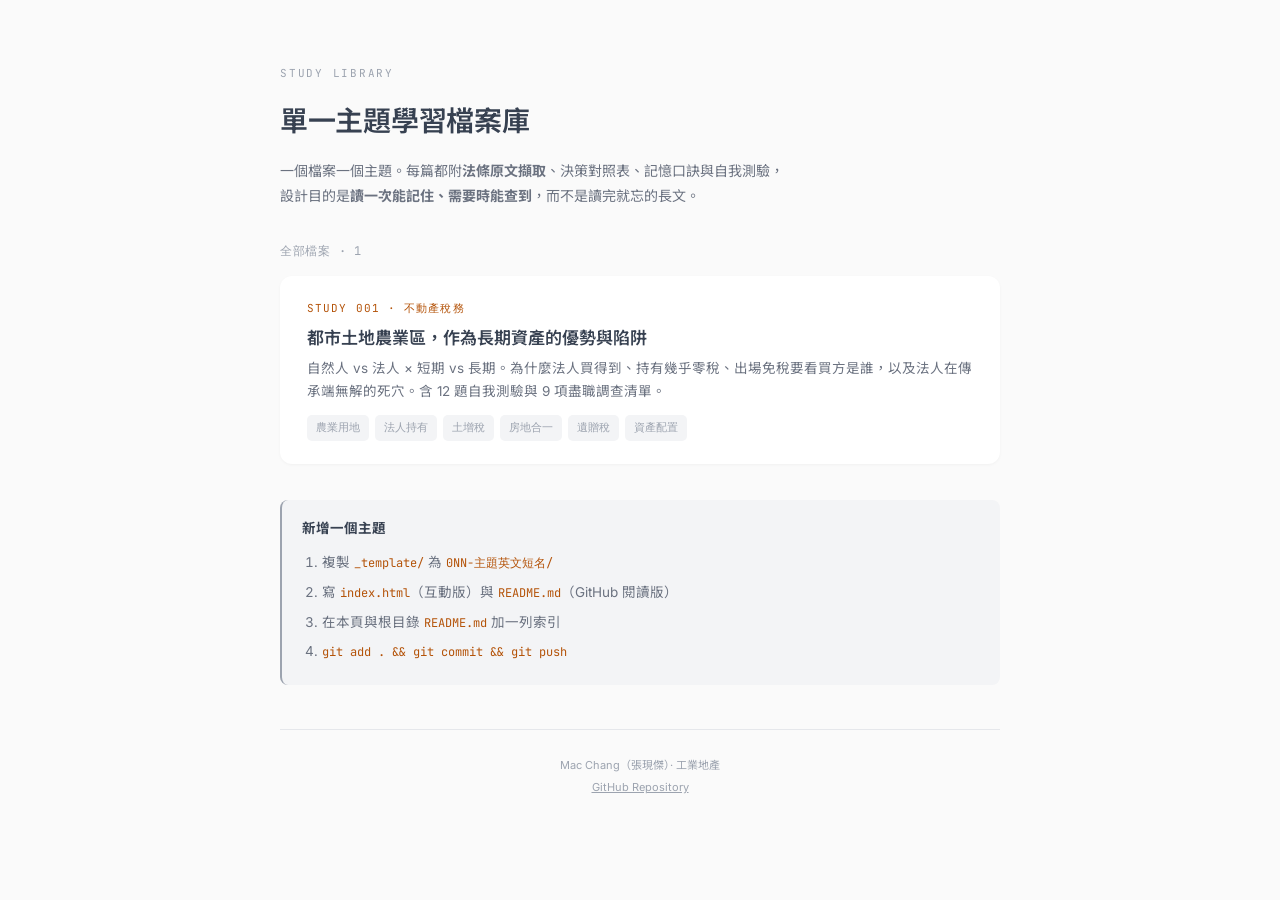
==== index.html @ 875e857a "Study 001: 都市土地農業區 — 自然人 vs 法人 x 短期 vs 長期 建立 Study 單一主題學習檔案庫： - 索引頁 + 極簡灰階版面規範 + _template 骨架 - 001 " ====
<!DOCTYPE html>
<html lang="zh-Hant">
<head>
<meta charset="UTF-8">
<meta name="viewport" content="width=device-width, initial-scale=1.0">
<title>Study｜單一主題學習檔案庫</title>
<meta name="description" content="每個檔案一個主題，附法條原文、決策表與自我測驗。">
<link rel="preconnect" href="https://fonts.googleapis.com">
<link rel="preconnect" href="https://fonts.gstatic.com" crossorigin>
<link href="https://fonts.googleapis.com/css2?family=Inter:wght@400;500;600&family=Noto+Sans+TC:wght@400;500;700&family=JetBrains+Mono:wght@400;500&display=swap" rel="stylesheet">
<style>
:root{
  --black:#111827; --dark:#374151; --mid:#6B7280; --light:#9CA3AF;
  --border:#E5E7EB; --subtle:#F3F4F6; --bg:#FAFAFA; --white:#fff; --amber:#B45309;
  --font:"Inter","Noto Sans TC","Microsoft JhengHei",sans-serif;
  --mono:"JetBrains Mono","Consolas",monospace;
  --radius:12px; --shadow:0 1px 3px rgba(0,0,0,.04);
}
@media (prefers-color-scheme: dark){
  :root{ --bg:#111827; --white:#1F2937; --subtle:#273244; --border:#374151;
    --dark:#D1D5DB; --mid:#9CA3AF; --light:#6B7280; --black:#F3F4F6; --amber:#FBBF24; }
}
*{box-sizing:border-box;margin:0;padding:0}
body{font-family:var(--font);background:var(--bg);color:var(--mid);
  line-height:1.8;font-size:15px;-webkit-font-smoothing:antialiased}
.wrap{max-width:760px;margin:0 auto;padding:64px 20px 96px}
.eyebrow{font-family:var(--mono);font-size:11px;letter-spacing:.16em;
  color:var(--light);text-transform:uppercase;margin-bottom:12px}
h1{font-size:28px;font-weight:600;color:var(--dark);letter-spacing:-.01em}
.sub{font-size:14px;color:var(--mid);margin-top:12px;max-width:56ch}
.count{font-family:var(--mono);font-size:12px;color:var(--light);
  margin:32px 0 14px;letter-spacing:.06em}
a.item{display:block;background:var(--white);border-radius:var(--radius);
  box-shadow:var(--shadow);padding:22px 26px;margin-bottom:12px;
  text-decoration:none;border:1px solid transparent;transition:border-color .15s}
a.item:hover{border-color:var(--border)}
.item .id{font-family:var(--mono);font-size:11px;color:var(--amber);
  letter-spacing:.1em;margin-bottom:7px}
.item .t{font-size:17px;font-weight:600;color:var(--dark);line-height:1.5;margin-bottom:6px}
.item .d{font-size:13.5px;color:var(--mid);line-height:1.7}
.item .tags{margin-top:12px;display:flex;gap:6px;flex-wrap:wrap}
.item .tags span{font-size:11px;font-family:var(--mono);color:var(--light);
  background:var(--subtle);padding:3px 9px;border-radius:5px}
.note{background:var(--subtle);border-left:2px solid var(--light);border-radius:8px;
  padding:16px 20px;margin-top:36px;font-size:13.5px}
.note b{color:var(--dark)}
.note code{font-family:var(--mono);font-size:12px;color:var(--amber)}
.note ol{margin:10px 0 0 20px}
.note li{margin-bottom:5px}
footer{text-align:center;font-size:11px;color:var(--light);margin-top:44px;
  padding-top:24px;border-top:1px solid var(--border);line-height:2}
footer a{color:var(--light)}
</style>
</head>
<body>
<div class="wrap">

<div class="eyebrow">Study Library</div>
<h1>單一主題學習檔案庫</h1>
<p class="sub">一個檔案一個主題。每篇都附<strong>法條原文擷取</strong>、決策對照表、記憶口訣與自我測驗，設計目的是<strong>讀一次能記住、需要時能查到</strong>，而不是讀完就忘的長文。</p>

<div class="count">全部檔案 · 1</div>

<a class="item" href="001-urban-agricultural-zone/">
  <div class="id">STUDY 001 · 不動產稅務</div>
  <div class="t">都市土地農業區，作為長期資產的優勢與陷阱</div>
  <div class="d">自然人 vs 法人 × 短期 vs 長期。為什麼法人買得到、持有幾乎零稅、出場免稅要看買方是誰，以及法人在傳承端無解的死穴。含 12 題自我測驗與 9 項盡職調查清單。</div>
  <div class="tags"><span>農業用地</span><span>法人持有</span><span>土增稅</span><span>房地合一</span><span>遺贈稅</span><span>資產配置</span></div>
</a>

<div class="note">
  <b>新增一個主題</b>
  <ol>
    <li>複製 <code>_template/</code> 為 <code>0NN-主題英文短名/</code></li>
    <li>寫 <code>index.html</code>（互動版）與 <code>README.md</code>（GitHub 閱讀版）</li>
    <li>在本頁與根目錄 <code>README.md</code> 加一列索引</li>
    <li><code>git add . && git commit && git push</code></li>
  </ol>
</div>

<footer>
  Mac Chang（張現傑）· 工業地產<br>
  <a href="https://github.com/mac2good909777-commits/study">GitHub Repository</a>
</footer>

</div>
</body>
</html>
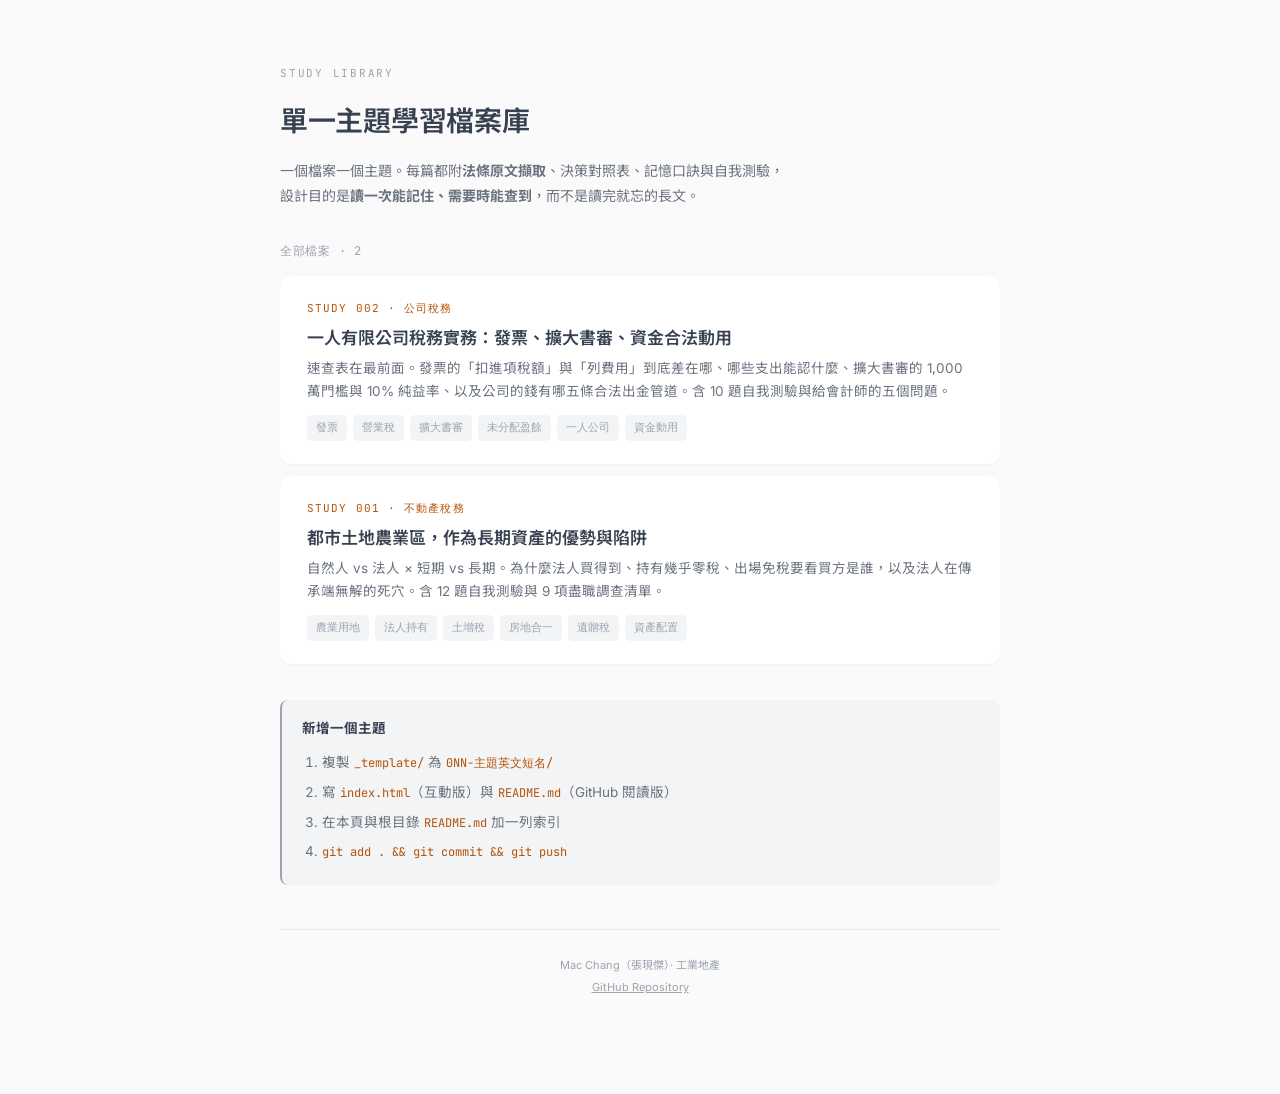
==== commit cd97985e: "Study 002: 一人有限公司稅務實務 — 發票、擴大書審、資金合法動用 - 速查表置於檔案最前（關鍵數字、發票能認什麼、五條出金管道、年度檢查、紅線） - 核心圖解：一張發票兩個數字兩條路（扣進" ====
--- a/index.html
+++ b/index.html
@@ -59,7 +59,14 @@
 <h1>單一主題學習檔案庫</h1>
 <p class="sub">一個檔案一個主題。每篇都附<strong>法條原文擷取</strong>、決策對照表、記憶口訣與自我測驗，設計目的是<strong>讀一次能記住、需要時能查到</strong>，而不是讀完就忘的長文。</p>
 
-<div class="count">全部檔案 · 1</div>
+<div class="count">全部檔案 · 2</div>
+
+<a class="item" href="002-corporate-tax-basics/">
+  <div class="id">STUDY 002 · 公司稅務</div>
+  <div class="t">一人有限公司稅務實務：發票、擴大書審、資金合法動用</div>
+  <div class="d">速查表在最前面。發票的「扣進項稅額」與「列費用」到底差在哪、哪些支出能認什麼、擴大書審的 1,000 萬門檻與 10% 純益率、以及公司的錢有哪五條合法出金管道。含 10 題自我測驗與給會計師的五個問題。</div>
+  <div class="tags"><span>發票</span><span>營業稅</span><span>擴大書審</span><span>未分配盈餘</span><span>一人公司</span><span>資金動用</span></div>
+</a>
 
 <a class="item" href="001-urban-agricultural-zone/">
   <div class="id">STUDY 001 · 不動產稅務</div>
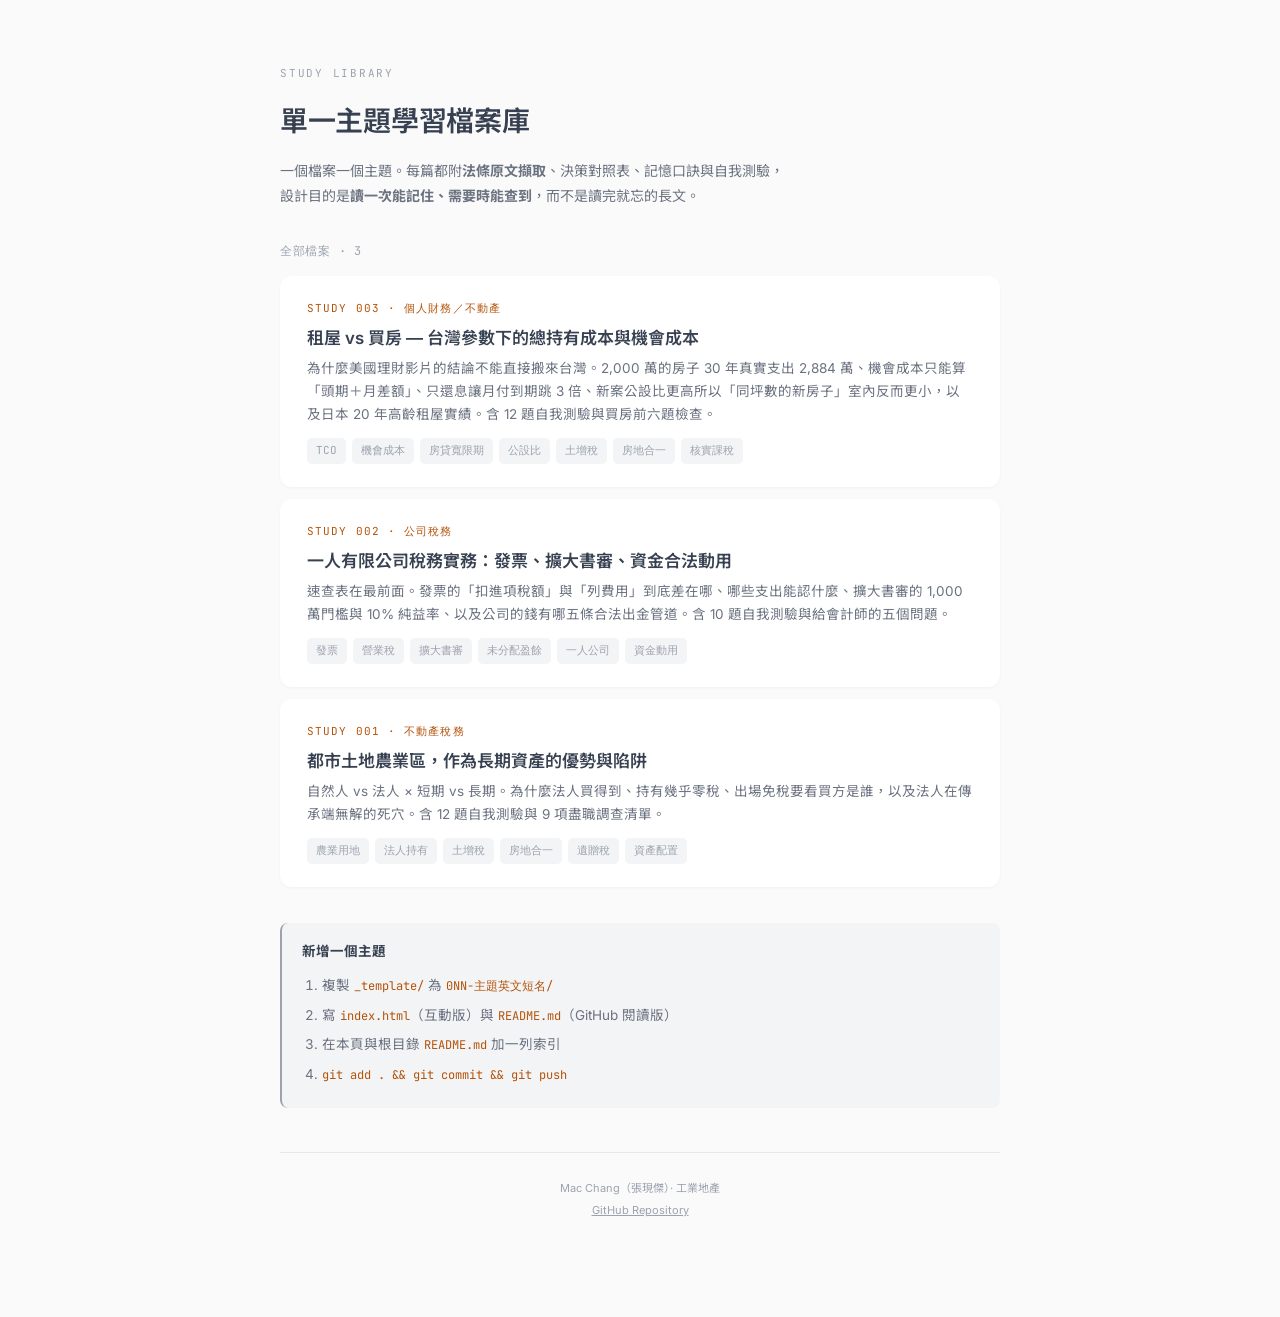
==== commit c4a13de6: "Study 003: 租屋 vs 買房 — 台灣參數下的總持有成本與機會成本 TCO 拆解、機會成本正確算法（含三個常見缺陷）、台美參數對照、 只還息陷阱、公設比與坪效、日本高齡租屋 20 年實績、賣" ====
--- a/index.html
+++ b/index.html
@@ -59,7 +59,14 @@
 <h1>單一主題學習檔案庫</h1>
 <p class="sub">一個檔案一個主題。每篇都附<strong>法條原文擷取</strong>、決策對照表、記憶口訣與自我測驗，設計目的是<strong>讀一次能記住、需要時能查到</strong>，而不是讀完就忘的長文。</p>
 
-<div class="count">全部檔案 · 2</div>
+<div class="count">全部檔案 · 3</div>
+
+<a class="item" href="003-rent-vs-buy/">
+  <div class="id">STUDY 003 · 個人財務／不動產</div>
+  <div class="t">租屋 vs 買房 — 台灣參數下的總持有成本與機會成本</div>
+  <div class="d">為什麼美國理財影片的結論不能直接搬來台灣。2,000 萬的房子 30 年真實支出 2,884 萬、機會成本只能算「頭期＋月差額」、只還息讓月付到期跳 3 倍、新案公設比更高所以「同坪數的新房子」室內反而更小，以及日本 20 年高齡租屋實績。含 12 題自我測驗與買房前六題檢查。</div>
+  <div class="tags"><span>TCO</span><span>機會成本</span><span>房貸寬限期</span><span>公設比</span><span>土增稅</span><span>房地合一</span><span>核實課稅</span></div>
+</a>
 
 <a class="item" href="002-corporate-tax-basics/">
   <div class="id">STUDY 002 · 公司稅務</div>
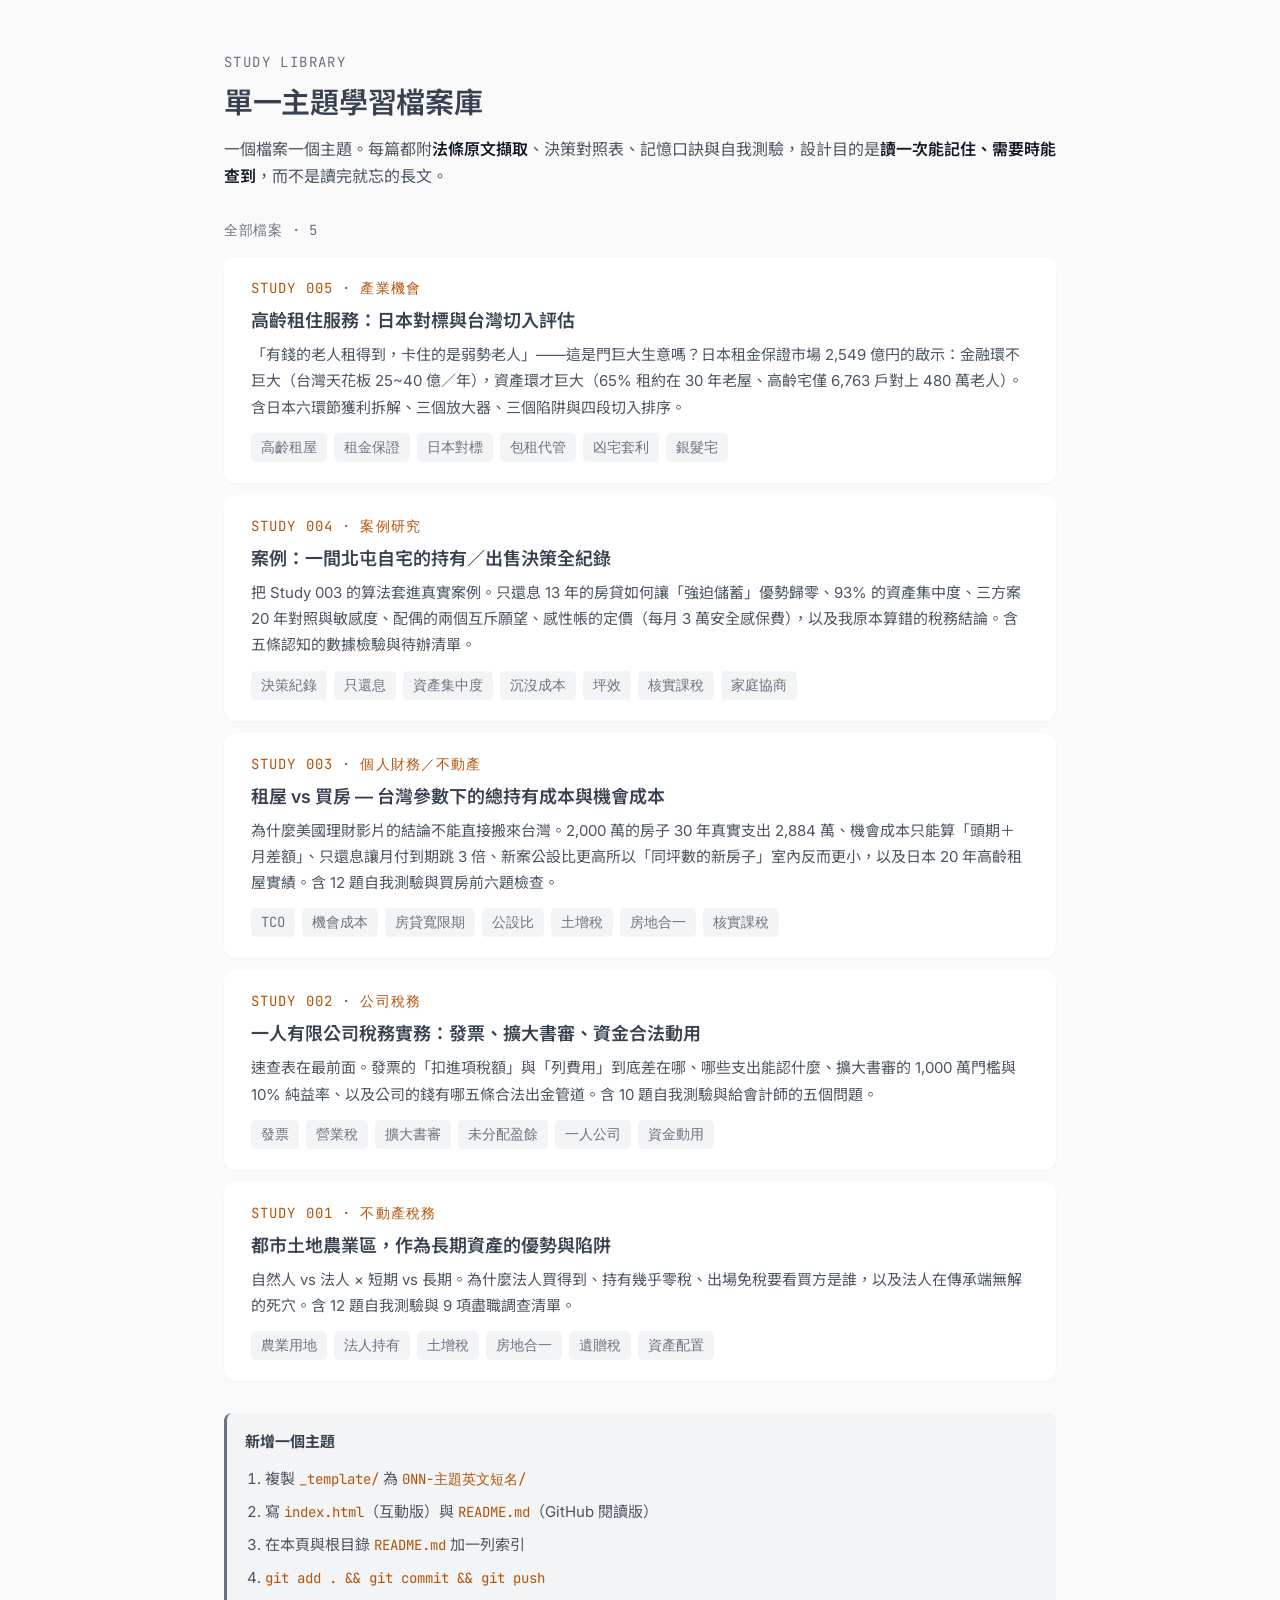
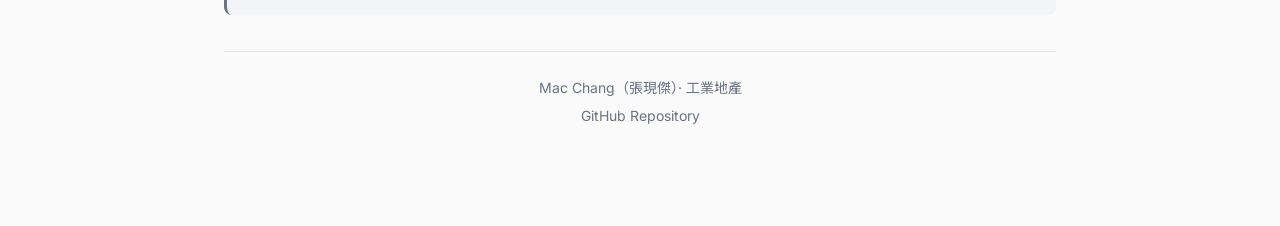
==== commit 87ad8e8f: "Study 004/005 + 全站改用共用 CSS，重寫行動裝置可讀性 新增： - Study 004 案例：北屯自宅持有／出售決策全紀錄（真實數字完整版） - Study 005 高齡租住服務：日" ====
--- a/index.html
+++ b/index.html
@@ -8,49 +8,7 @@
 <link rel="preconnect" href="https://fonts.googleapis.com">
 <link rel="preconnect" href="https://fonts.gstatic.com" crossorigin>
 <link href="https://fonts.googleapis.com/css2?family=Inter:wght@400;500;600&family=Noto+Sans+TC:wght@400;500;700&family=JetBrains+Mono:wght@400;500&display=swap" rel="stylesheet">
-<style>
-:root{
-  --black:#111827; --dark:#374151; --mid:#6B7280; --light:#9CA3AF;
-  --border:#E5E7EB; --subtle:#F3F4F6; --bg:#FAFAFA; --white:#fff; --amber:#B45309;
-  --font:"Inter","Noto Sans TC","Microsoft JhengHei",sans-serif;
-  --mono:"JetBrains Mono","Consolas",monospace;
-  --radius:12px; --shadow:0 1px 3px rgba(0,0,0,.04);
-}
-@media (prefers-color-scheme: dark){
-  :root{ --bg:#111827; --white:#1F2937; --subtle:#273244; --border:#374151;
-    --dark:#D1D5DB; --mid:#9CA3AF; --light:#6B7280; --black:#F3F4F6; --amber:#FBBF24; }
-}
-*{box-sizing:border-box;margin:0;padding:0}
-body{font-family:var(--font);background:var(--bg);color:var(--mid);
-  line-height:1.8;font-size:15px;-webkit-font-smoothing:antialiased}
-.wrap{max-width:760px;margin:0 auto;padding:64px 20px 96px}
-.eyebrow{font-family:var(--mono);font-size:11px;letter-spacing:.16em;
-  color:var(--light);text-transform:uppercase;margin-bottom:12px}
-h1{font-size:28px;font-weight:600;color:var(--dark);letter-spacing:-.01em}
-.sub{font-size:14px;color:var(--mid);margin-top:12px;max-width:56ch}
-.count{font-family:var(--mono);font-size:12px;color:var(--light);
-  margin:32px 0 14px;letter-spacing:.06em}
-a.item{display:block;background:var(--white);border-radius:var(--radius);
-  box-shadow:var(--shadow);padding:22px 26px;margin-bottom:12px;
-  text-decoration:none;border:1px solid transparent;transition:border-color .15s}
-a.item:hover{border-color:var(--border)}
-.item .id{font-family:var(--mono);font-size:11px;color:var(--amber);
-  letter-spacing:.1em;margin-bottom:7px}
-.item .t{font-size:17px;font-weight:600;color:var(--dark);line-height:1.5;margin-bottom:6px}
-.item .d{font-size:13.5px;color:var(--mid);line-height:1.7}
-.item .tags{margin-top:12px;display:flex;gap:6px;flex-wrap:wrap}
-.item .tags span{font-size:11px;font-family:var(--mono);color:var(--light);
-  background:var(--subtle);padding:3px 9px;border-radius:5px}
-.note{background:var(--subtle);border-left:2px solid var(--light);border-radius:8px;
-  padding:16px 20px;margin-top:36px;font-size:13.5px}
-.note b{color:var(--dark)}
-.note code{font-family:var(--mono);font-size:12px;color:var(--amber)}
-.note ol{margin:10px 0 0 20px}
-.note li{margin-bottom:5px}
-footer{text-align:center;font-size:11px;color:var(--light);margin-top:44px;
-  padding-top:24px;border-top:1px solid var(--border);line-height:2}
-footer a{color:var(--light)}
-</style>
+<link rel="stylesheet" href="assets/study.css">
 </head>
 <body>
 <div class="wrap">
@@ -59,7 +17,21 @@
 <h1>單一主題學習檔案庫</h1>
 <p class="sub">一個檔案一個主題。每篇都附<strong>法條原文擷取</strong>、決策對照表、記憶口訣與自我測驗，設計目的是<strong>讀一次能記住、需要時能查到</strong>，而不是讀完就忘的長文。</p>
 
-<div class="count">全部檔案 · 3</div>
+<div class="count">全部檔案 · 5</div>
+
+<a class="item" href="005-senior-rental-market/">
+  <div class="id">STUDY 005 · 產業機會</div>
+  <div class="t">高齡租住服務：日本對標與台灣切入評估</div>
+  <div class="d">「有錢的老人租得到，卡住的是弱勢老人」——這是門巨大生意嗎？日本租金保證市場 2,549 億円的啟示：金融環不巨大（台灣天花板 25~40 億／年），資產環才巨大（65% 租約在 30 年老屋、高齡宅僅 6,763 戶對上 480 萬老人）。含日本六環節獲利拆解、三個放大器、三個陷阱與四段切入排序。</div>
+  <div class="tags"><span>高齡租屋</span><span>租金保證</span><span>日本對標</span><span>包租代管</span><span>凶宅套利</span><span>銀髮宅</span></div>
+</a>
+
+<a class="item" href="004-beitun-case/">
+  <div class="id">STUDY 004 · 案例研究</div>
+  <div class="t">案例：一間北屯自宅的持有／出售決策全紀錄</div>
+  <div class="d">把 Study 003 的算法套進真實案例。只還息 13 年的房貸如何讓「強迫儲蓄」優勢歸零、93% 的資產集中度、三方案 20 年對照與敏感度、配偶的兩個互斥願望、感性帳的定價（每月 3 萬安全感保費），以及我原本算錯的稅務結論。含五條認知的數據檢驗與待辦清單。</div>
+  <div class="tags"><span>決策紀錄</span><span>只還息</span><span>資產集中度</span><span>沉沒成本</span><span>坪效</span><span>核實課稅</span><span>家庭協商</span></div>
+</a>
 
 <a class="item" href="003-rent-vs-buy/">
   <div class="id">STUDY 003 · 個人財務／不動產</div>
--- a/assets/study.css
+++ b/assets/study.css
@@ -0,0 +1,236 @@
+/* ============================================================
+   Study — 單一主題學習檔案庫 共用樣式
+   Mobile-first。基準螢幕 360px（Pixel Fold 外螢幕），
+   展開態 ~700px 與桌機以 min-width 漸進放大。
+   規範：任何文字不小於 14px。
+   ============================================================ */
+
+:root{
+  --black:#111827; --charcoal:#1F2937; --dark:#374151; --mid:#4B5563;
+  --light:#6B7280; --border:#E5E7EB; --subtle:#F3F4F6; --bg:#FAFAFA; --white:#fff;
+  --up:#047857; --down:#B91C1C; --amber:#92400E; --amber-mid:#B45309;
+  --font:"Inter","Noto Sans TC","Microsoft JhengHei",sans-serif;
+  --mono:"JetBrains Mono","Consolas",monospace;
+  --radius:12px; --shadow:0 1px 3px rgba(0,0,0,.04);
+  --pad:18px;
+}
+@media (prefers-color-scheme: dark){
+  :root{ --bg:#111827; --white:#1F2937; --subtle:#273244; --border:#3A4657;
+    --dark:#E5E7EB; --mid:#C3CAD5; --light:#96A0AE; --black:#F9FAFB; --charcoal:#E5E7EB;
+    --up:#34D399; --down:#F87171; --amber:#FBBF24; --amber-mid:#FCD34D; }
+}
+
+*{box-sizing:border-box;margin:0;padding:0}
+html{-webkit-text-size-adjust:100%}
+body{font-family:var(--font);background:var(--bg);color:var(--mid);
+  line-height:1.8;font-size:16px;-webkit-font-smoothing:antialiased;
+  overflow-wrap:break-word;word-break:break-word}
+.wrap{max-width:880px;margin:0 auto;padding:28px 16px 72px}
+
+/* ---------- Header ---------- */
+header{margin-bottom:28px}
+.eyebrow{font-family:var(--mono);font-size:14px;letter-spacing:.1em;
+  color:var(--light);text-transform:uppercase;margin-bottom:10px;line-height:1.5}
+h1{font-size:24px;font-weight:600;color:var(--dark);line-height:1.4;letter-spacing:-.01em}
+.sub{font-size:16px;color:var(--mid);margin-top:12px;line-height:1.7}
+.meta{font-size:14px;color:var(--light);margin-top:14px;font-family:var(--mono);line-height:1.6}
+.back{display:inline-block;font-size:15px;font-family:var(--mono);
+  color:var(--light);margin-bottom:18px;padding:6px 0}
+
+/* ---------- Cards ---------- */
+.card{background:var(--white);border-radius:var(--radius);box-shadow:var(--shadow);
+  padding:22px var(--pad);margin-bottom:16px}
+h2{font-size:20px;font-weight:600;color:var(--dark);margin-bottom:8px;
+  letter-spacing:-.01em;line-height:1.45}
+h2 .n{font-family:var(--mono);font-size:14px;color:var(--light);
+  margin-right:9px;font-weight:500}
+h3{font-size:17px;font-weight:600;color:var(--dark);margin:24px 0 10px;line-height:1.5}
+.lead{font-size:15px;color:var(--light);margin-bottom:18px;line-height:1.7}
+p{margin-bottom:14px}
+strong{color:var(--black);font-weight:600}
+em{color:var(--amber);font-style:normal;font-weight:600}
+ul,ol{margin:0 0 14px 20px}
+li{margin-bottom:9px}
+sub{font-size:14px;line-height:1.5;display:inline-block;vertical-align:baseline}
+a{color:var(--amber-mid);text-decoration:none;border-bottom:1px solid transparent}
+a:hover{border-bottom-color:var(--amber-mid)}
+hr{border:0;border-top:1px solid var(--border);margin:24px 0}
+code{font-family:var(--mono);font-size:14px;color:var(--amber-mid)}
+
+/* ---------- Tables ---------- */
+/* 窄螢幕時滿版出血，讓表格拿到最大可用寬度，並顯示可捲動陰影 */
+.tw{overflow-x:auto;margin:16px calc(var(--pad) * -1) 10px;
+  padding:0 var(--pad);-webkit-overflow-scrolling:touch;
+  background:
+    linear-gradient(to right, var(--white) 24px, rgba(255,255,255,0)),
+    linear-gradient(to left,  var(--white) 24px, rgba(255,255,255,0)) 100% 0,
+    radial-gradient(farthest-side at 0 50%, rgba(0,0,0,.10), rgba(0,0,0,0)),
+    radial-gradient(farthest-side at 100% 50%, rgba(0,0,0,.10), rgba(0,0,0,0)) 100% 0;
+  background-repeat:no-repeat;
+  background-size:48px 100%, 48px 100%, 16px 100%, 16px 100%;
+  background-attachment:local, local, scroll, scroll}
+table{width:100%;border-collapse:collapse;font-size:15px;min-width:420px;line-height:1.65}
+th{text-align:left;color:var(--dark);font-weight:600;padding:10px 12px;
+  border-bottom:1px solid var(--border);font-size:15px;line-height:1.5}
+td{padding:11px 12px;border-bottom:1px solid var(--subtle);
+  vertical-align:top;color:var(--mid)}
+td:first-child{color:var(--dark);font-weight:500}
+.yes{color:var(--up);font-weight:600}
+.no{color:var(--down);font-weight:600}
+.warn{color:var(--amber-mid);font-weight:600}
+.num{font-family:var(--mono);font-size:14.5px}
+
+/* ---------- Callout ---------- */
+.call{background:var(--subtle);border-left:3px solid var(--light);border-radius:8px;
+  padding:15px 16px;margin:16px 0;font-size:15.5px;line-height:1.75}
+.call.key{border-left-color:var(--amber-mid)}
+.call.danger{border-left-color:var(--down)}
+.call .t{display:block;font-size:14px;font-family:var(--mono);letter-spacing:.08em;
+  text-transform:uppercase;color:var(--light);margin-bottom:7px;line-height:1.5}
+
+/* ---------- Law block ---------- */
+details.law{background:var(--subtle);border-radius:8px;margin:14px 0;overflow:hidden}
+details.law summary{cursor:pointer;padding:14px 16px;font-size:15px;color:var(--dark);
+  font-weight:500;list-style:none;display:flex;align-items:flex-start;gap:10px;
+  user-select:none;line-height:1.6;flex-wrap:wrap}
+details.law summary::-webkit-details-marker{display:none}
+details.law summary::before{content:"§";font-family:var(--mono);color:var(--amber-mid);
+  font-weight:600;font-size:17px;flex:none}
+details.law summary::after{content:"展開 ▾";margin-left:auto;font-size:14px;
+  color:var(--light);font-family:var(--mono);white-space:nowrap;flex:none}
+details.law[open] summary::after{content:"收合 ▴"}
+details.law .body{padding:0 16px 16px 16px}
+.quote{font-size:15px;color:var(--dark);line-height:2;background:var(--white);
+  border-radius:6px;padding:14px 15px;border:1px solid var(--border)}
+.quote .p{display:block;margin-bottom:10px}
+.quote .p:last-child{margin-bottom:0}
+.src{font-size:14px;font-family:var(--mono);color:var(--light);
+  margin-top:10px;line-height:1.6}
+
+/* ---------- KPI ---------- */
+.kpis{display:grid;grid-template-columns:repeat(auto-fit,minmax(130px,1fr));
+  gap:10px;margin:18px 0}
+.kpi{background:var(--subtle);border-radius:var(--radius);padding:15px 16px}
+.kpi .v{font-size:24px;font-weight:600;color:var(--black);
+  line-height:1.25;font-family:var(--mono)}
+.kpi .l{font-size:14px;color:var(--light);margin-top:6px;line-height:1.5}
+
+/* ---------- Mnemonic ---------- */
+.mn{display:grid;gap:10px;margin:16px 0}
+.mn .row{background:var(--subtle);border-radius:8px;padding:14px 16px}
+.mn .k{font-size:17px;font-weight:700;color:var(--black);
+  letter-spacing:.03em;margin-bottom:6px;line-height:1.5}
+.mn .d{font-size:15px;line-height:1.75}
+.mn .d b{color:var(--dark)}
+
+/* ---------- Quiz ---------- */
+.q{background:var(--subtle);border-radius:8px;margin-bottom:10px;overflow:hidden}
+.q .qq{padding:15px 16px;cursor:pointer;font-size:15.5px;color:var(--dark);
+  font-weight:500;display:flex;gap:10px;user-select:none;line-height:1.65}
+.q .qq .num{font-family:var(--mono);color:var(--light);font-size:14.5px;
+  flex:none;padding-top:1px}
+.q .aa{display:none;padding:14px 16px 16px 16px;font-size:15px;color:var(--mid);
+  border-top:1px solid var(--border);line-height:1.8}
+.q.open .aa{display:block}
+.q .aa .tag{display:inline-block;font-family:var(--mono);font-size:14px;
+  background:var(--white);color:var(--amber-mid);padding:3px 9px;border-radius:4px;
+  margin-bottom:9px;border:1px solid var(--border)}
+.qbar{display:flex;gap:8px;margin-bottom:14px;flex-wrap:wrap}
+.btn{font-family:var(--font);font-size:15px;color:var(--mid);background:var(--white);
+  border:1px solid var(--border);border-radius:8px;padding:9px 16px;cursor:pointer;
+  min-height:44px}
+.btn:hover{color:var(--dark);border-color:var(--light)}
+
+/* ---------- Map / steps ---------- */
+.map{display:grid;gap:9px;margin:16px 0}
+.map .step{display:grid;grid-template-columns:30px 1fr;gap:12px;align-items:start;
+  padding:13px 15px;background:var(--subtle);border-radius:8px}
+.map .step .i{font-family:var(--mono);font-size:14px;color:var(--amber-mid);
+  font-weight:600;padding-top:2px}
+.map .step .t{font-size:15px;line-height:1.75}
+.map .step .t b{color:var(--dark);display:block;margin-bottom:4px;font-size:16px}
+
+/* ---------- Grid 2col ---------- */
+.g2{display:grid;grid-template-columns:1fr;gap:14px;margin:16px 0}
+.box{background:var(--subtle);border-radius:var(--radius);padding:17px 18px}
+.box h4{font-size:16px;font-weight:600;color:var(--dark);margin-bottom:10px;line-height:1.5}
+.box.good h4{color:var(--up)}
+.box.bad h4{color:var(--down)}
+.box ul{margin:0 0 0 18px;font-size:15px}
+.box li{margin-bottom:8px;line-height:1.7}
+
+/* ---------- TOC ---------- */
+nav.toc{background:var(--white);border-radius:var(--radius);box-shadow:var(--shadow);
+  padding:18px var(--pad);margin-bottom:16px}
+nav.toc ol{margin:0 0 0 20px;font-size:15px;columns:1}
+nav.toc li{margin-bottom:8px;break-inside:avoid;line-height:1.6}
+
+/* ---------- Index page（根目錄） ---------- */
+.count{font-family:var(--mono);font-size:14px;color:var(--light);
+  margin:28px 0 14px;letter-spacing:.05em}
+a.item{display:block;background:var(--white);border-radius:var(--radius);
+  box-shadow:var(--shadow);padding:20px var(--pad);margin-bottom:12px;
+  text-decoration:none;border:1px solid transparent;transition:border-color .15s}
+a.item:hover{border-color:var(--border)}
+.item .id{font-family:var(--mono);font-size:14px;color:var(--amber-mid);
+  letter-spacing:.08em;margin-bottom:8px;line-height:1.5}
+.item .t{font-size:18px;font-weight:600;color:var(--dark);
+  line-height:1.5;margin-bottom:8px}
+.item .d{font-size:15px;color:var(--mid);line-height:1.75}
+.item .tags{margin-top:12px;display:flex;gap:7px;flex-wrap:wrap}
+.item .tags span{font-size:14px;font-family:var(--mono);color:var(--light);
+  background:var(--subtle);padding:4px 10px;border-radius:5px;line-height:1.5}
+.note{background:var(--subtle);border-left:3px solid var(--light);border-radius:8px;
+  padding:16px 18px;margin-top:32px;font-size:15px;line-height:1.75}
+.note b{color:var(--dark)}
+.note ol{margin:10px 0 0 20px}
+.note li{margin-bottom:7px}
+
+/* ---------- Footer ---------- */
+footer{text-align:center;font-size:14px;color:var(--light);margin-top:36px;
+  padding-top:22px;border-top:1px solid var(--border);line-height:2}
+footer a{color:var(--light)}
+
+/* ============================================================
+   ≥ 480px — Fold 外螢幕橫向／較大手機
+   ============================================================ */
+@media (min-width:480px){
+  :root{ --pad:22px; }
+  .wrap{padding:36px 20px 84px}
+  .kpis{grid-template-columns:repeat(auto-fit,minmax(150px,1fr));gap:12px}
+}
+
+/* ============================================================
+   ≥ 700px — Fold 展開態／平板
+   ============================================================ */
+@media (min-width:700px){
+  :root{ --pad:26px; }
+  body{font-size:16px}
+  .wrap{padding:44px 22px 90px}
+  h1{font-size:27px}
+  h2{font-size:21px}
+  .card{padding:26px var(--pad)}
+  .g2{grid-template-columns:1fr 1fr;gap:16px}
+  nav.toc ol{columns:2;column-gap:28px}
+  .mn .row{display:grid;grid-template-columns:100px 1fr;gap:16px;align-items:start}
+  .mn .k{margin-bottom:0}
+  table{min-width:520px}
+}
+
+/* ============================================================
+   ≥ 900px — 桌機
+   ============================================================ */
+@media (min-width:900px){
+  .wrap{padding:52px 24px 96px}
+  h1{font-size:29px}
+}
+
+/* ---------- 列印 ---------- */
+@media print{
+  body{background:#fff;font-size:11pt}
+  .card,nav.toc{box-shadow:none;border:1px solid #ddd;break-inside:avoid}
+  .back,.qbar{display:none}
+  .q .aa{display:block !important}
+  details.law{border:1px solid #ddd}
+  details.law .body{display:block !important}
+}
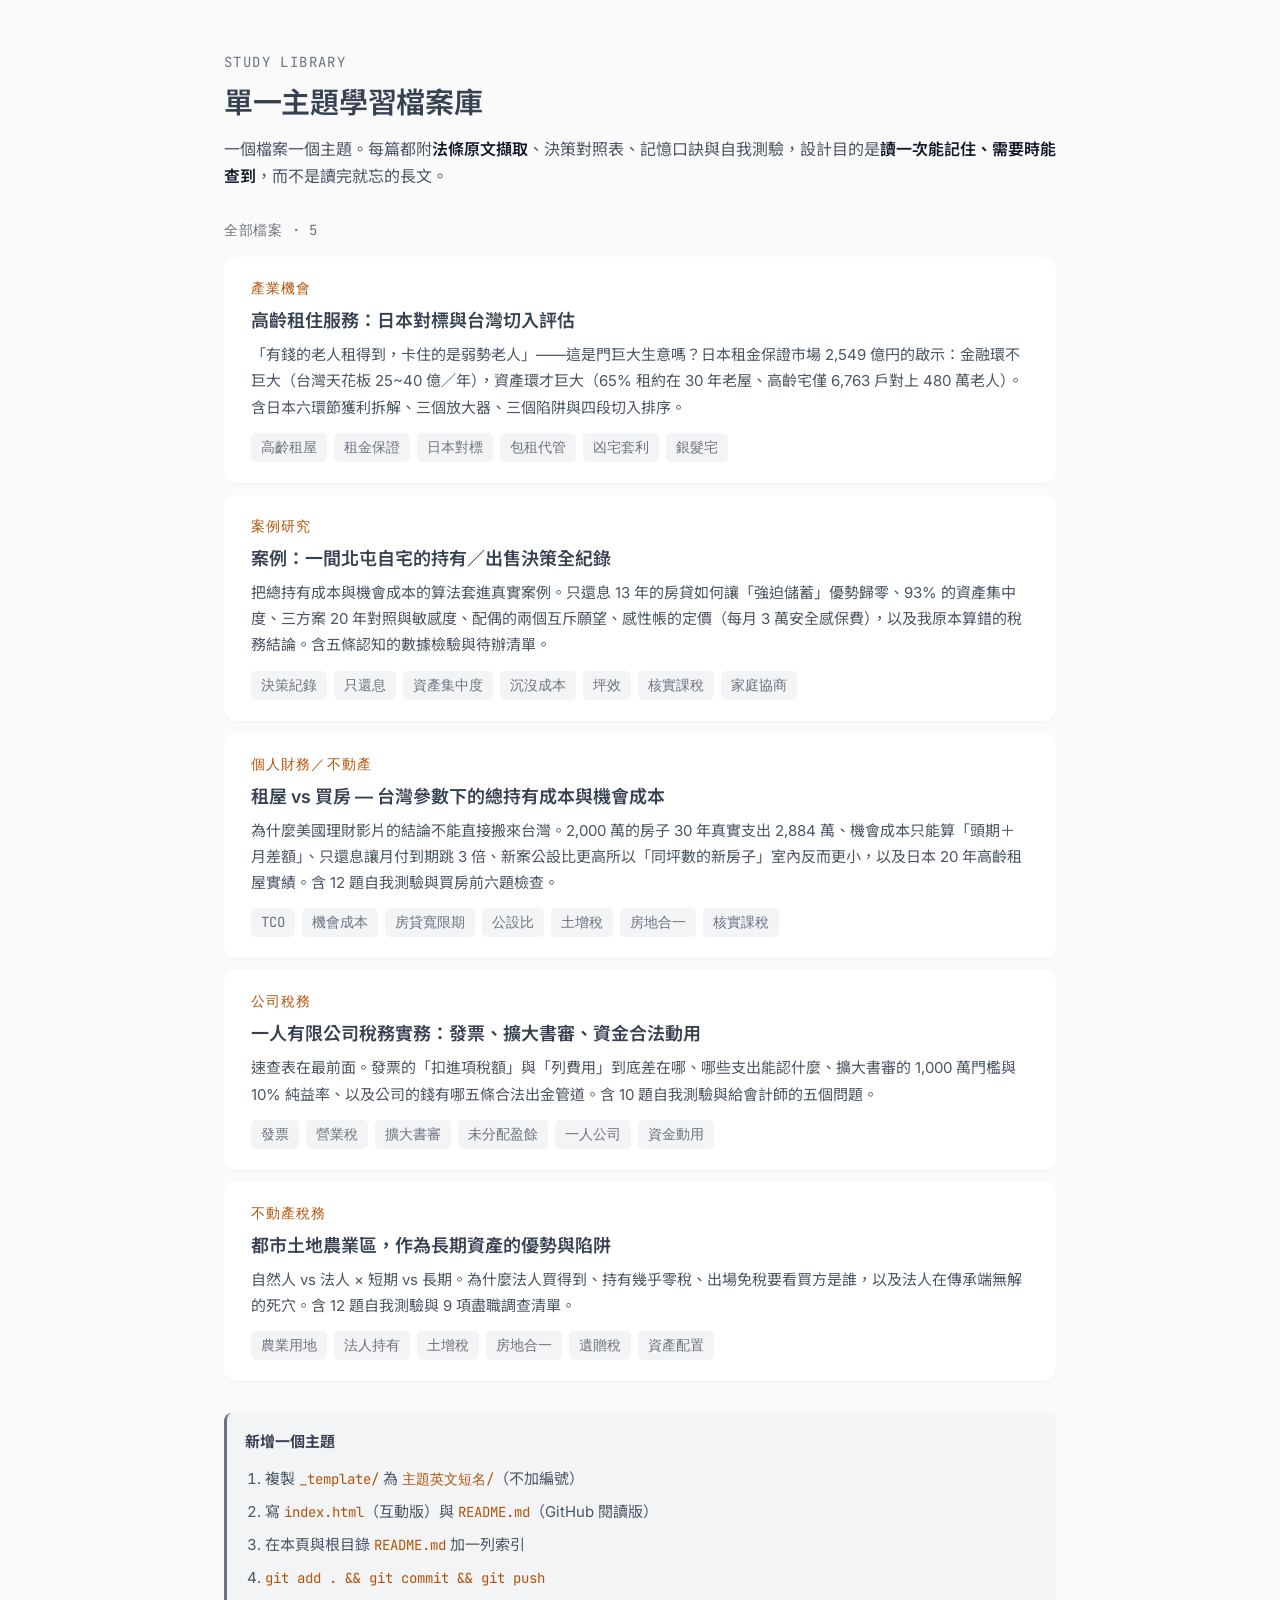
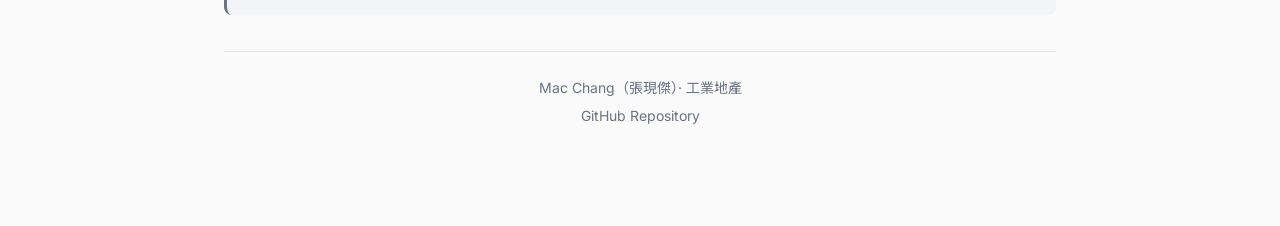
==== commit df7895aa: "每頁改為可獨立分享 + 全面加上專業術語說明 獨立分享： - 資料夾去編號（004-beitun-case → beitun-case 等 5 個） - 移除頁首「← Study 索引」與頁尾「返回索" ====
--- a/index.html
+++ b/index.html
@@ -19,36 +19,36 @@
 
 <div class="count">全部檔案 · 5</div>
 
-<a class="item" href="005-senior-rental-market/">
-  <div class="id">STUDY 005 · 產業機會</div>
+<a class="item" href="senior-rental-market/">
+  <div class="id">產業機會</div>
   <div class="t">高齡租住服務：日本對標與台灣切入評估</div>
   <div class="d">「有錢的老人租得到，卡住的是弱勢老人」——這是門巨大生意嗎？日本租金保證市場 2,549 億円的啟示：金融環不巨大（台灣天花板 25~40 億／年），資產環才巨大（65% 租約在 30 年老屋、高齡宅僅 6,763 戶對上 480 萬老人）。含日本六環節獲利拆解、三個放大器、三個陷阱與四段切入排序。</div>
   <div class="tags"><span>高齡租屋</span><span>租金保證</span><span>日本對標</span><span>包租代管</span><span>凶宅套利</span><span>銀髮宅</span></div>
 </a>
 
-<a class="item" href="004-beitun-case/">
-  <div class="id">STUDY 004 · 案例研究</div>
+<a class="item" href="beitun-case/">
+  <div class="id">案例研究</div>
   <div class="t">案例：一間北屯自宅的持有／出售決策全紀錄</div>
-  <div class="d">把 Study 003 的算法套進真實案例。只還息 13 年的房貸如何讓「強迫儲蓄」優勢歸零、93% 的資產集中度、三方案 20 年對照與敏感度、配偶的兩個互斥願望、感性帳的定價（每月 3 萬安全感保費），以及我原本算錯的稅務結論。含五條認知的數據檢驗與待辦清單。</div>
+  <div class="d">把總持有成本與機會成本的算法套進真實案例。只還息 13 年的房貸如何讓「強迫儲蓄」優勢歸零、93% 的資產集中度、三方案 20 年對照與敏感度、配偶的兩個互斥願望、感性帳的定價（每月 3 萬安全感保費），以及我原本算錯的稅務結論。含五條認知的數據檢驗與待辦清單。</div>
   <div class="tags"><span>決策紀錄</span><span>只還息</span><span>資產集中度</span><span>沉沒成本</span><span>坪效</span><span>核實課稅</span><span>家庭協商</span></div>
 </a>
 
-<a class="item" href="003-rent-vs-buy/">
-  <div class="id">STUDY 003 · 個人財務／不動產</div>
+<a class="item" href="rent-vs-buy/">
+  <div class="id">個人財務／不動產</div>
   <div class="t">租屋 vs 買房 — 台灣參數下的總持有成本與機會成本</div>
   <div class="d">為什麼美國理財影片的結論不能直接搬來台灣。2,000 萬的房子 30 年真實支出 2,884 萬、機會成本只能算「頭期＋月差額」、只還息讓月付到期跳 3 倍、新案公設比更高所以「同坪數的新房子」室內反而更小，以及日本 20 年高齡租屋實績。含 12 題自我測驗與買房前六題檢查。</div>
   <div class="tags"><span>TCO</span><span>機會成本</span><span>房貸寬限期</span><span>公設比</span><span>土增稅</span><span>房地合一</span><span>核實課稅</span></div>
 </a>
 
-<a class="item" href="002-corporate-tax-basics/">
-  <div class="id">STUDY 002 · 公司稅務</div>
+<a class="item" href="corporate-tax-basics/">
+  <div class="id">公司稅務</div>
   <div class="t">一人有限公司稅務實務：發票、擴大書審、資金合法動用</div>
   <div class="d">速查表在最前面。發票的「扣進項稅額」與「列費用」到底差在哪、哪些支出能認什麼、擴大書審的 1,000 萬門檻與 10% 純益率、以及公司的錢有哪五條合法出金管道。含 10 題自我測驗與給會計師的五個問題。</div>
   <div class="tags"><span>發票</span><span>營業稅</span><span>擴大書審</span><span>未分配盈餘</span><span>一人公司</span><span>資金動用</span></div>
 </a>
 
-<a class="item" href="001-urban-agricultural-zone/">
-  <div class="id">STUDY 001 · 不動產稅務</div>
+<a class="item" href="urban-agricultural-zone/">
+  <div class="id">不動產稅務</div>
   <div class="t">都市土地農業區，作為長期資產的優勢與陷阱</div>
   <div class="d">自然人 vs 法人 × 短期 vs 長期。為什麼法人買得到、持有幾乎零稅、出場免稅要看買方是誰，以及法人在傳承端無解的死穴。含 12 題自我測驗與 9 項盡職調查清單。</div>
   <div class="tags"><span>農業用地</span><span>法人持有</span><span>土增稅</span><span>房地合一</span><span>遺贈稅</span><span>資產配置</span></div>
@@ -57,7 +57,7 @@
 <div class="note">
   <b>新增一個主題</b>
   <ol>
-    <li>複製 <code>_template/</code> 為 <code>0NN-主題英文短名/</code></li>
+    <li>複製 <code>_template/</code> 為 <code>主題英文短名/</code>（不加編號）</li>
     <li>寫 <code>index.html</code>（互動版）與 <code>README.md</code>（GitHub 閱讀版）</li>
     <li>在本頁與根目錄 <code>README.md</code> 加一列索引</li>
     <li><code>git add . && git commit && git push</code></li>
--- a/assets/study.css
+++ b/assets/study.css
@@ -234,3 +234,22 @@
   details.law{border:1px solid #ddd}
   details.law .body{display:block !important}
 }
+
+/* ---------- 名詞說明 Glossary ---------- */
+.gloss{display:grid;gap:10px;margin:16px 0}
+.gloss .g{background:var(--subtle);border-radius:8px;padding:14px 16px}
+.gloss dt{font-size:16px;font-weight:600;color:var(--black);
+  margin-bottom:6px;line-height:1.5}
+.gloss dt .en{font-family:var(--mono);font-size:14px;color:var(--light);
+  font-weight:400;margin-left:7px;letter-spacing:.01em}
+.gloss dd{margin:0;font-size:15px;line-height:1.75;color:var(--mid)}
+.gloss dd .eg{display:block;margin-top:7px;font-size:14.5px;color:var(--light)}
+.gloss dd .eg b{color:var(--dark);font-weight:600}
+
+/* 內文中第一次出現的術語：虛線底線＋hover 提示 */
+.term{border-bottom:1px dotted var(--amber-mid);cursor:help}
+
+/* 置頂「先看名詞說明」導引 */
+.termlink{display:block;background:var(--subtle);border-left:3px solid var(--amber-mid);
+  border-radius:8px;padding:13px 16px;margin-bottom:16px;font-size:15px;line-height:1.7}
+.termlink a{font-weight:600}
